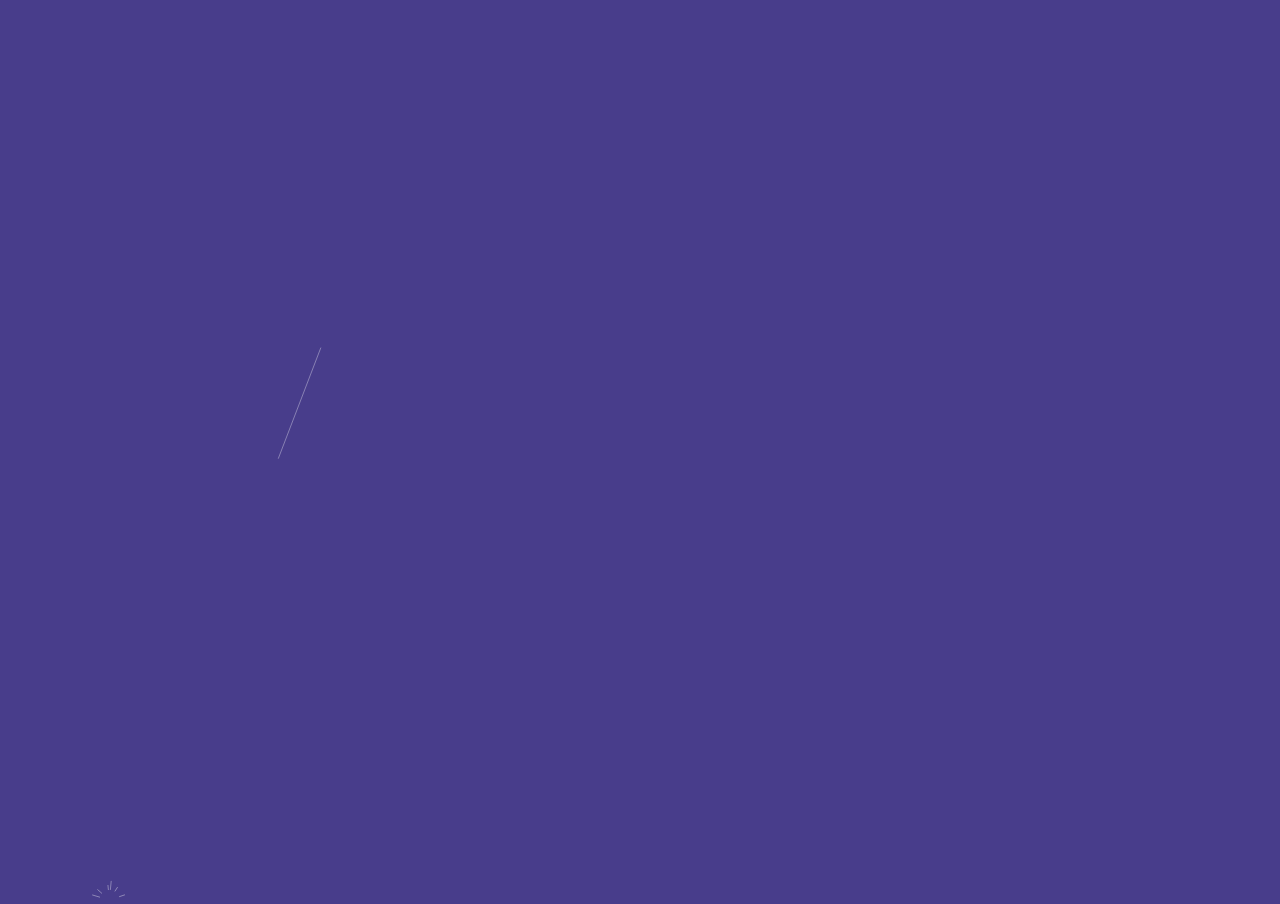
==== rainy-day/index.html @ 44013d32 "기존 작업물 커밋" ====
<!DOCTYPE html>
<html lang="en">
  <head>
    <meta charset="UTF-8" />
    <meta http-equiv="X-UA-Compatible" content="IE=edge" />
    <meta name="viewport" content="width=device-width, initial-scale=1.0" />
    <title>Canvas</title>
    <link rel="stylesheet" type="text/css" href="./style.css" />
  </head>
  <body>
    <script type="module" src="./app.js"></script>
  </body>
</html>
---- rainy-day/style.css ----
* {
  user-select: none;
  -ms-user-select: none;
  outline: 0;
  margin: 0;
  padding: 0;
  -webkit-tap-highlight-color: rgba(0, 0, 0, 0);
}

html {
  width: 100%;
  height: 100%;
}

body {
  width: 100%;
  height: 100%;
  background-color: darkslateblue;
  overflow: hidden;
}

canvas {
  width: 100%;
  height: 100%;
}
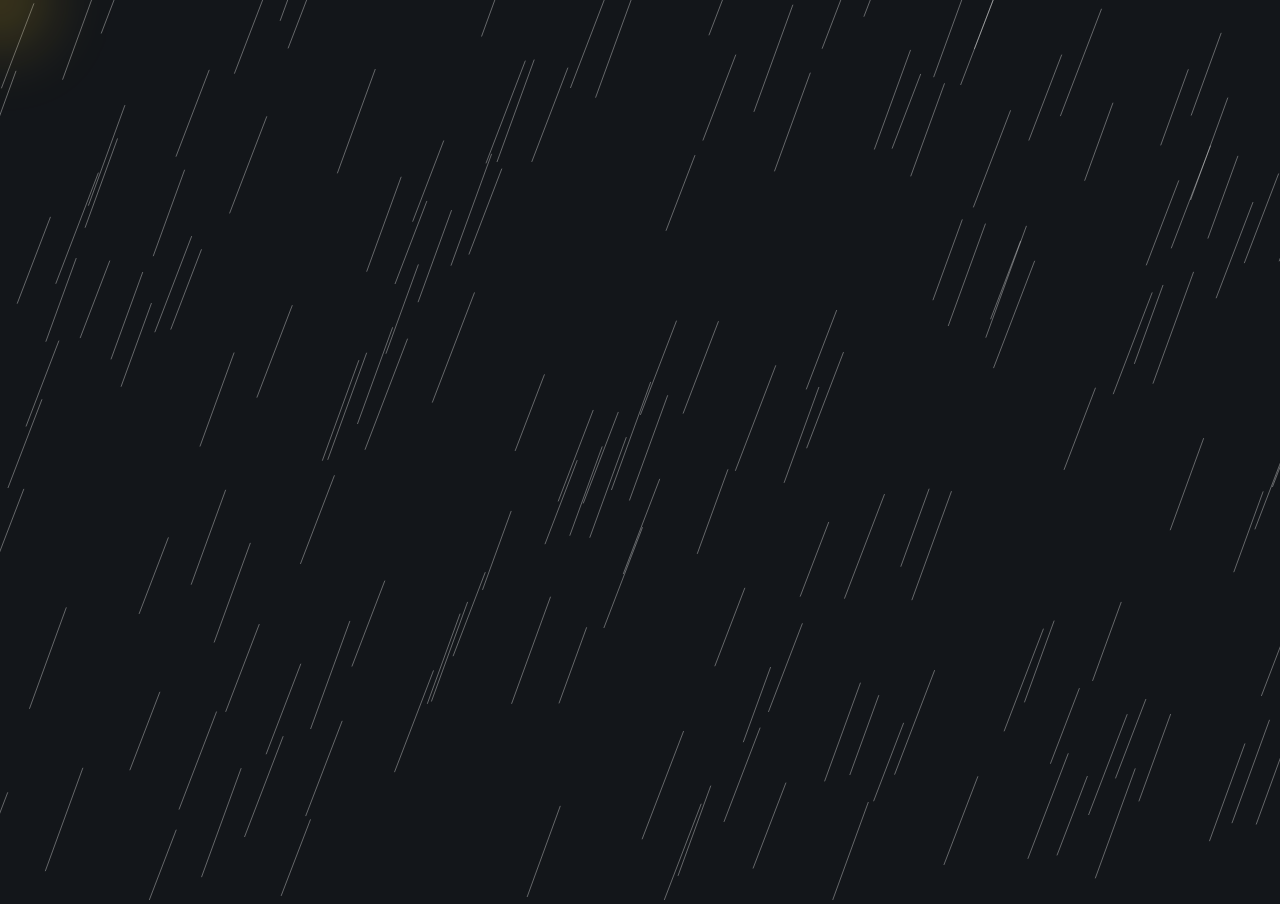
==== commit 31e6ffea: "[rainy-day] 마우스에 불빛 따라오는 효과 추가" ====
--- a/rainy-day/index.html
+++ b/rainy-day/index.html
@@ -9,5 +9,6 @@
   </head>
   <body>
     <script type="module" src="./app.js"></script>
+    <audio id="audio" src="./sound.MP3" autoplay loop></audio>
   </body>
 </html>
--- a/rainy-day/style.css
+++ b/rainy-day/style.css
@@ -15,7 +15,7 @@
 body {
   width: 100%;
   height: 100%;
-  background-color: darkslateblue;
+  background-color: #13161a;
   overflow: hidden;
 }
 
